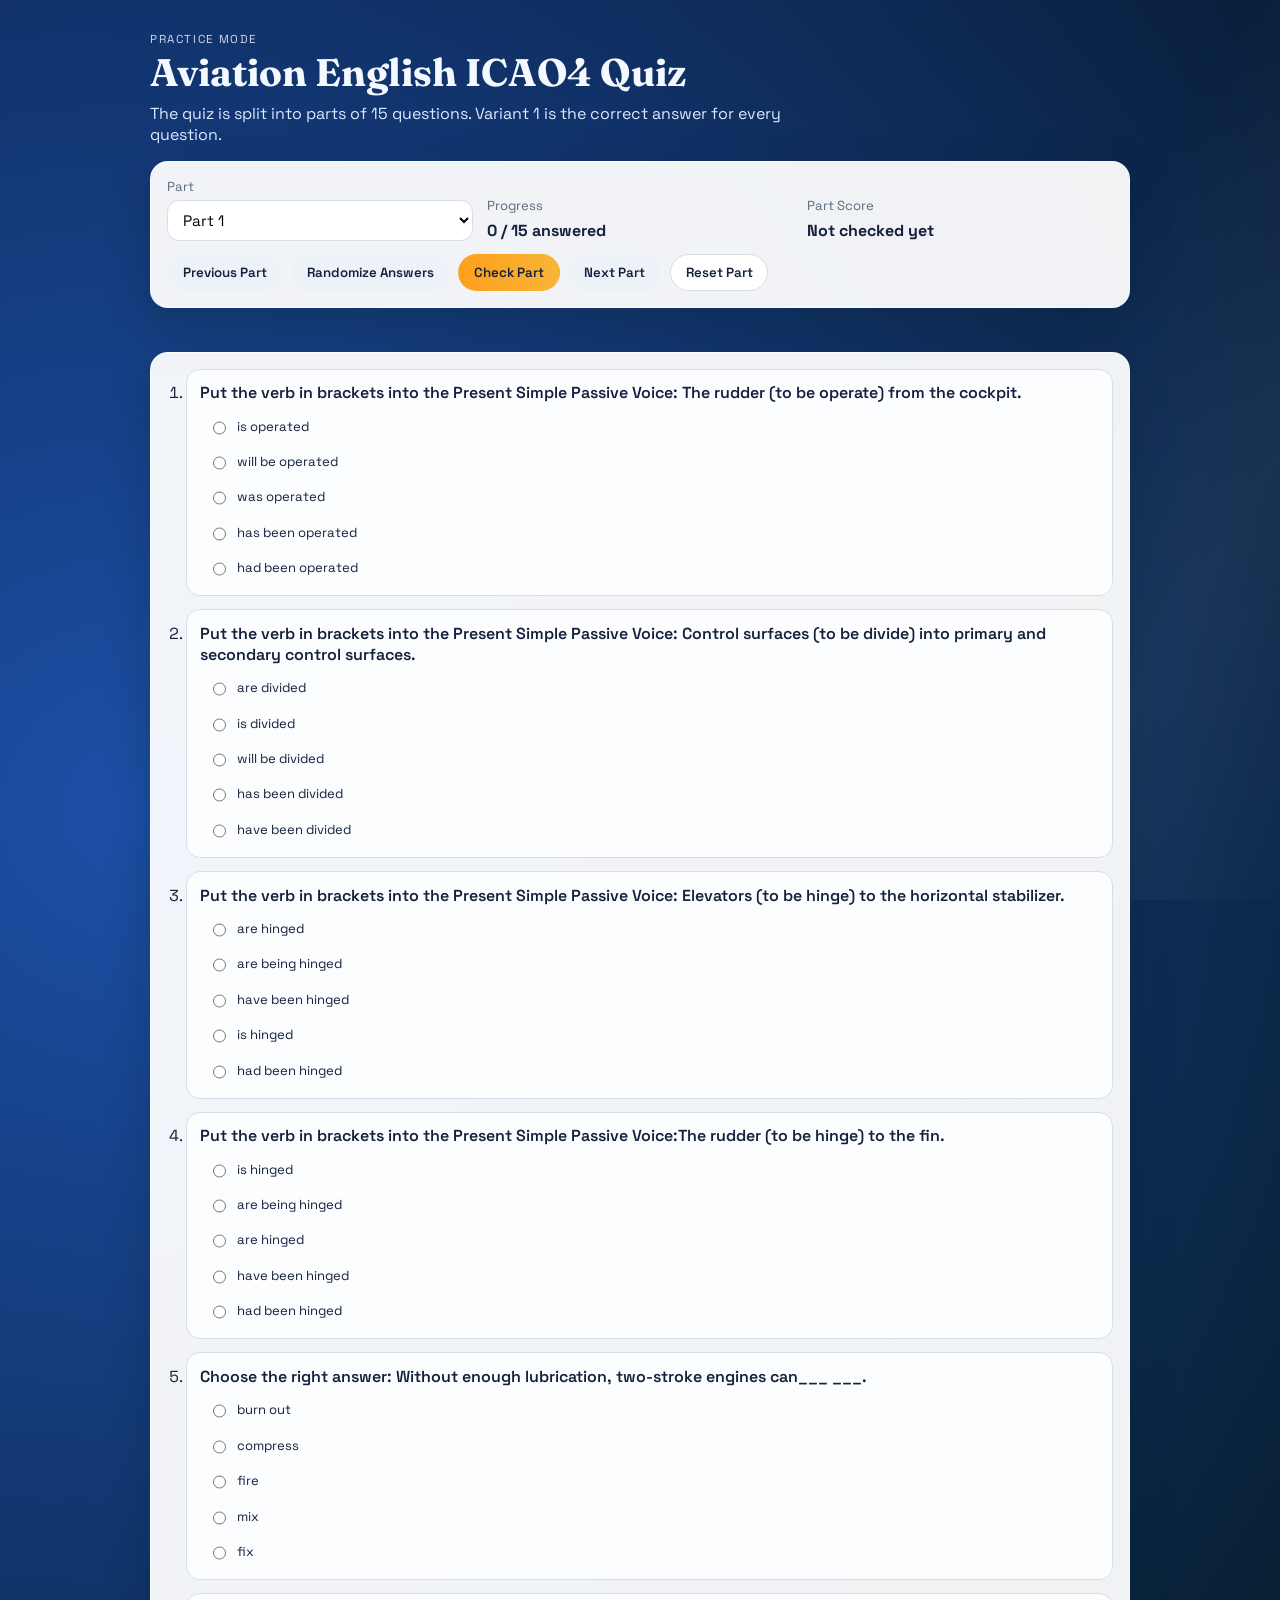
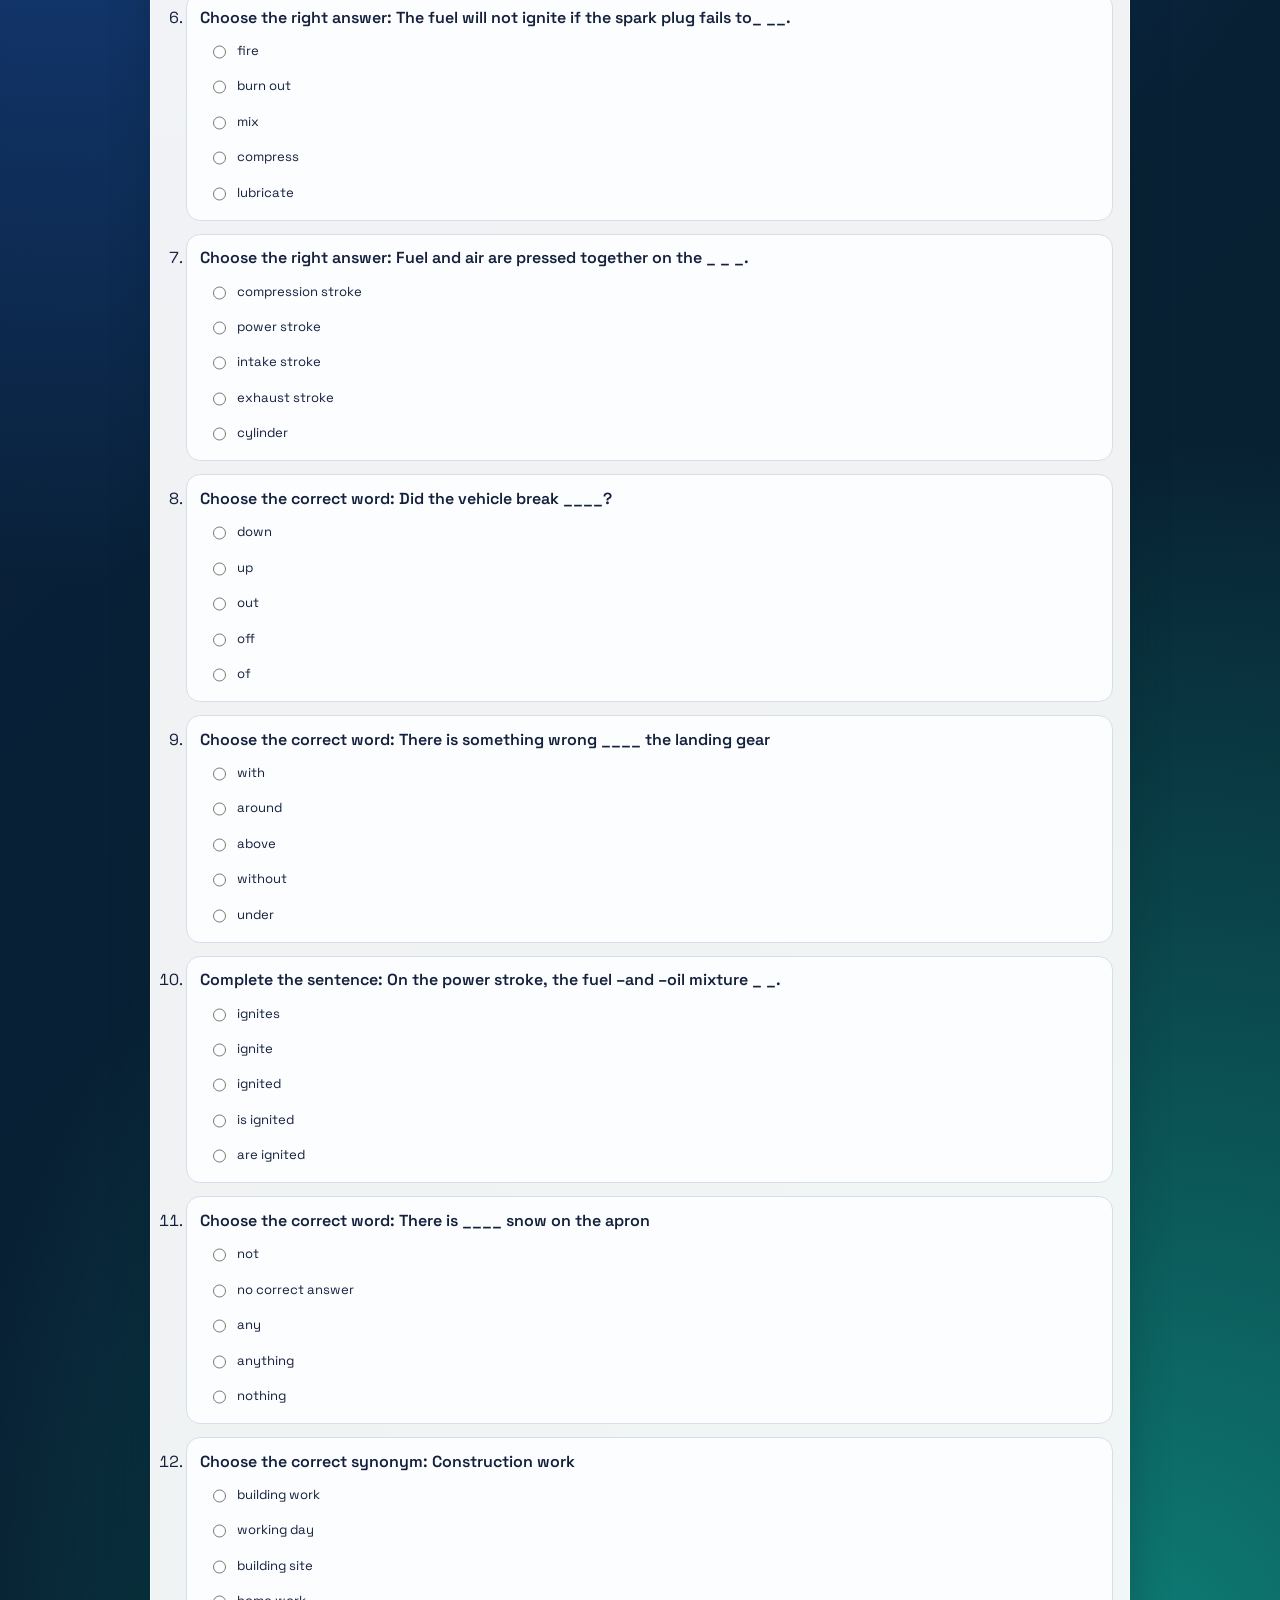
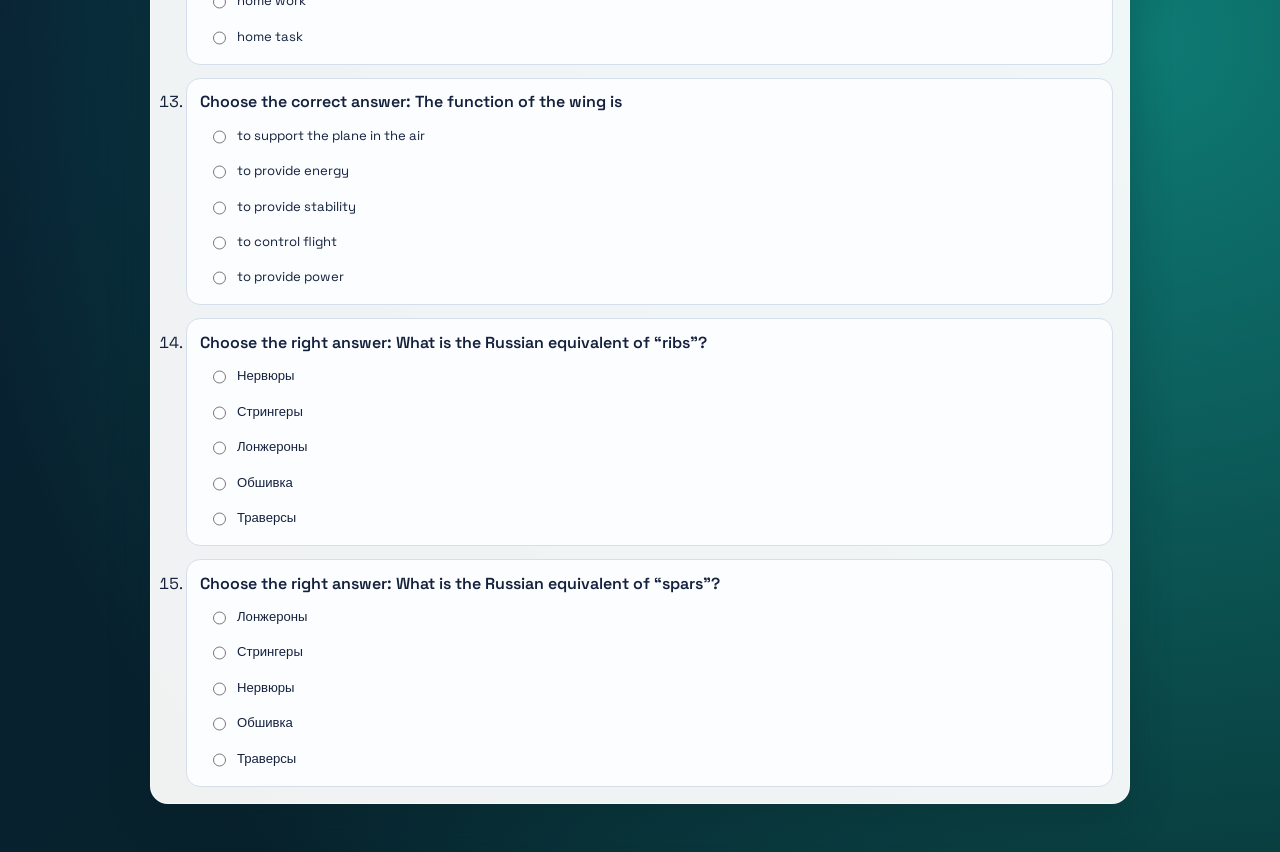
==== index.html @ 61b8b6d1 "Initial commit for GitHub Pages" ====
<!doctype html>
<html lang="en">
<head>
  <meta charset="UTF-8">
  <meta name="viewport" content="width=device-width, initial-scale=1.0">
  <title>Aviation English Quiz Practice</title>
  <link rel="preconnect" href="https://fonts.googleapis.com">
  <link rel="preconnect" href="https://fonts.gstatic.com" crossorigin>
  <link href="https://fonts.googleapis.com/css2?family=Space+Grotesk:wght@400;500;700&family=Fraunces:opsz,wght@9..144,700&display=swap" rel="stylesheet">
  <link rel="stylesheet" href="styles.css">
</head>
<body>
  <div class="background-glow"></div>
  <main class="app-shell">
    <header class="hero">
      <p class="eyebrow">Practice Mode</p>
      <h1>Aviation English ICAO4 Quiz</h1>
      <p class="subtitle">The quiz is split into parts of 15 questions. Variant 1 is the correct answer for every question.</p>
    </header>

    <section class="controls card" aria-label="Quiz controls">
      <div class="control-group">
        <label for="partSelect">Part</label>
        <select id="partSelect"></select>
      </div>
      <div class="control-group">
        <span class="metric-label">Progress</span>
        <strong id="partProgress">0 / 0 answered</strong>
      </div>
      <div class="control-group">
        <span class="metric-label">Part Score</span>
        <strong id="partScore">Not checked yet</strong>
      </div>
      <div class="actions">
        <button id="prevBtn" type="button">Previous Part</button>
        <button id="randomizeBtn" type="button">Randomize Answers</button>
        <button id="checkBtn" type="button" class="primary">Check Part</button>
        <button id="nextBtn" type="button">Next Part</button>
        <button id="resetBtn" type="button" class="ghost">Reset Part</button>
      </div>
    </section>

    <section id="status" class="status" role="status" aria-live="polite"></section>

    <section class="card quiz-panel">
      <ol id="questionList" class="question-list"></ol>
    </section>
  </main>

  <script src="script.js"></script>
</body>
</html>
---- styles.css ----
:root {
  --bg-a: #0a1f44;
  --bg-b: #072227;
  --card: rgba(255, 255, 255, 0.94);
  --ink: #14213d;
  --muted: #5d6a7e;
  --line: #d5deea;
  --good: #1a7f37;
  --bad: #b3261e;
  --accent: #ff9f1c;
  --accent-2: #2ec4b6;
}

* {
  box-sizing: border-box;
}

body {
  margin: 0;
  min-height: 100vh;
  color: var(--ink);
  font-family: "Space Grotesk", sans-serif;
  background: radial-gradient(circle at 10% 20%, #1c4fa6 0%, transparent 40%),
    radial-gradient(circle at 90% 80%, #0e7a73 0%, transparent 35%),
    linear-gradient(135deg, var(--bg-a), var(--bg-b));
}

.background-glow {
  position: fixed;
  inset: 0;
  pointer-events: none;
  background-image: linear-gradient(120deg, transparent 40%, rgba(255, 255, 255, 0.06) 50%, transparent 60%);
  background-size: 200% 100%;
  animation: sweep 14s linear infinite;
}

.app-shell {
  width: min(980px, 94vw);
  margin: 2rem auto 3rem;
  position: relative;
  z-index: 1;
}

.hero {
  margin-bottom: 1rem;
  color: #f4f8ff;
}

.eyebrow {
  margin: 0;
  text-transform: uppercase;
  letter-spacing: 0.14em;
  font-size: 0.72rem;
  opacity: 0.85;
}

h1 {
  margin: 0.3rem 0 0.6rem;
  font-family: "Fraunces", serif;
  font-size: clamp(1.8rem, 3vw, 2.8rem);
  line-height: 1.1;
}

.subtitle {
  margin: 0;
  max-width: 70ch;
  color: #dce8ff;
}

.card {
  background: var(--card);
  border: 1px solid rgba(255, 255, 255, 0.65);
  border-radius: 18px;
  box-shadow: 0 15px 40px rgba(7, 34, 39, 0.28);
}

.controls {
  padding: 1rem;
  display: grid;
  grid-template-columns: repeat(3, minmax(140px, 1fr));
  gap: 0.85rem;
  align-items: end;
}

.control-group {
  display: flex;
  flex-direction: column;
  gap: 0.35rem;
}

label,
.metric-label {
  font-size: 0.82rem;
  color: var(--muted);
}

select,
button {
  font-family: inherit;
}

select {
  padding: 0.55rem 0.7rem;
  border: 1px solid var(--line);
  border-radius: 12px;
  font-size: 0.95rem;
  background: white;
}

.actions {
  grid-column: 1 / -1;
  display: flex;
  flex-wrap: wrap;
  gap: 0.55rem;
}

button {
  border: 1px solid transparent;
  border-radius: 999px;
  padding: 0.56rem 0.92rem;
  font-weight: 600;
  cursor: pointer;
  background: #edf1f8;
  color: var(--ink);
  transition: transform 0.14s ease, box-shadow 0.14s ease;
}

button:hover {
  transform: translateY(-1px);
  box-shadow: 0 8px 16px rgba(20, 33, 61, 0.14);
}

button.primary {
  background: linear-gradient(90deg, var(--accent), #f7b538);
}

button.ghost {
  background: white;
  border-color: var(--line);
}

.status {
  margin: 0.8rem 0;
  min-height: 1.1rem;
  color: #eef5ff;
  font-weight: 500;
}

.quiz-panel {
  padding: 1rem;
}

.question-list {
  margin: 0;
  padding-left: 1.2rem;
  display: grid;
  gap: 0.8rem;
}

.question-item {
  border: 1px solid var(--line);
  border-radius: 14px;
  padding: 0.8rem;
  background: #fcfdff;
  animation: fadeIn 0.25s ease both;
}

.question-text {
  margin: 0 0 0.5rem;
  font-weight: 600;
}

.options {
  list-style: none;
  margin: 0;
  padding: 0;
  display: grid;
  gap: 0.35rem;
}

.options label {
  display: flex;
  gap: 0.5rem;
  padding: 0.4rem 0.5rem;
  border-radius: 10px;
  color: var(--ink);
  cursor: pointer;
}

.options label:hover {
  background: #eef5ff;
}

.question-item.correct {
  border-color: rgba(26, 127, 55, 0.45);
  background: #f3fcf6;
}

.question-item.wrong {
  border-color: rgba(179, 38, 30, 0.42);
  background: #fff6f6;
}

.feedback {
  margin: 0.4rem 0 0;
  font-size: 0.85rem;
}

.feedback.good {
  color: var(--good);
}

.feedback.bad {
  color: var(--bad);
}

@keyframes sweep {
  from { background-position: 180% 0; }
  to { background-position: -40% 0; }
}

@keyframes fadeIn {
  from { opacity: 0; transform: translateY(6px); }
  to { opacity: 1; transform: translateY(0); }
}

@media (max-width: 720px) {
  .controls {
    grid-template-columns: 1fr;
  }

  .actions {
    justify-content: space-between;
  }

  button {
    flex: 1 1 calc(50% - 0.55rem);
  }
}
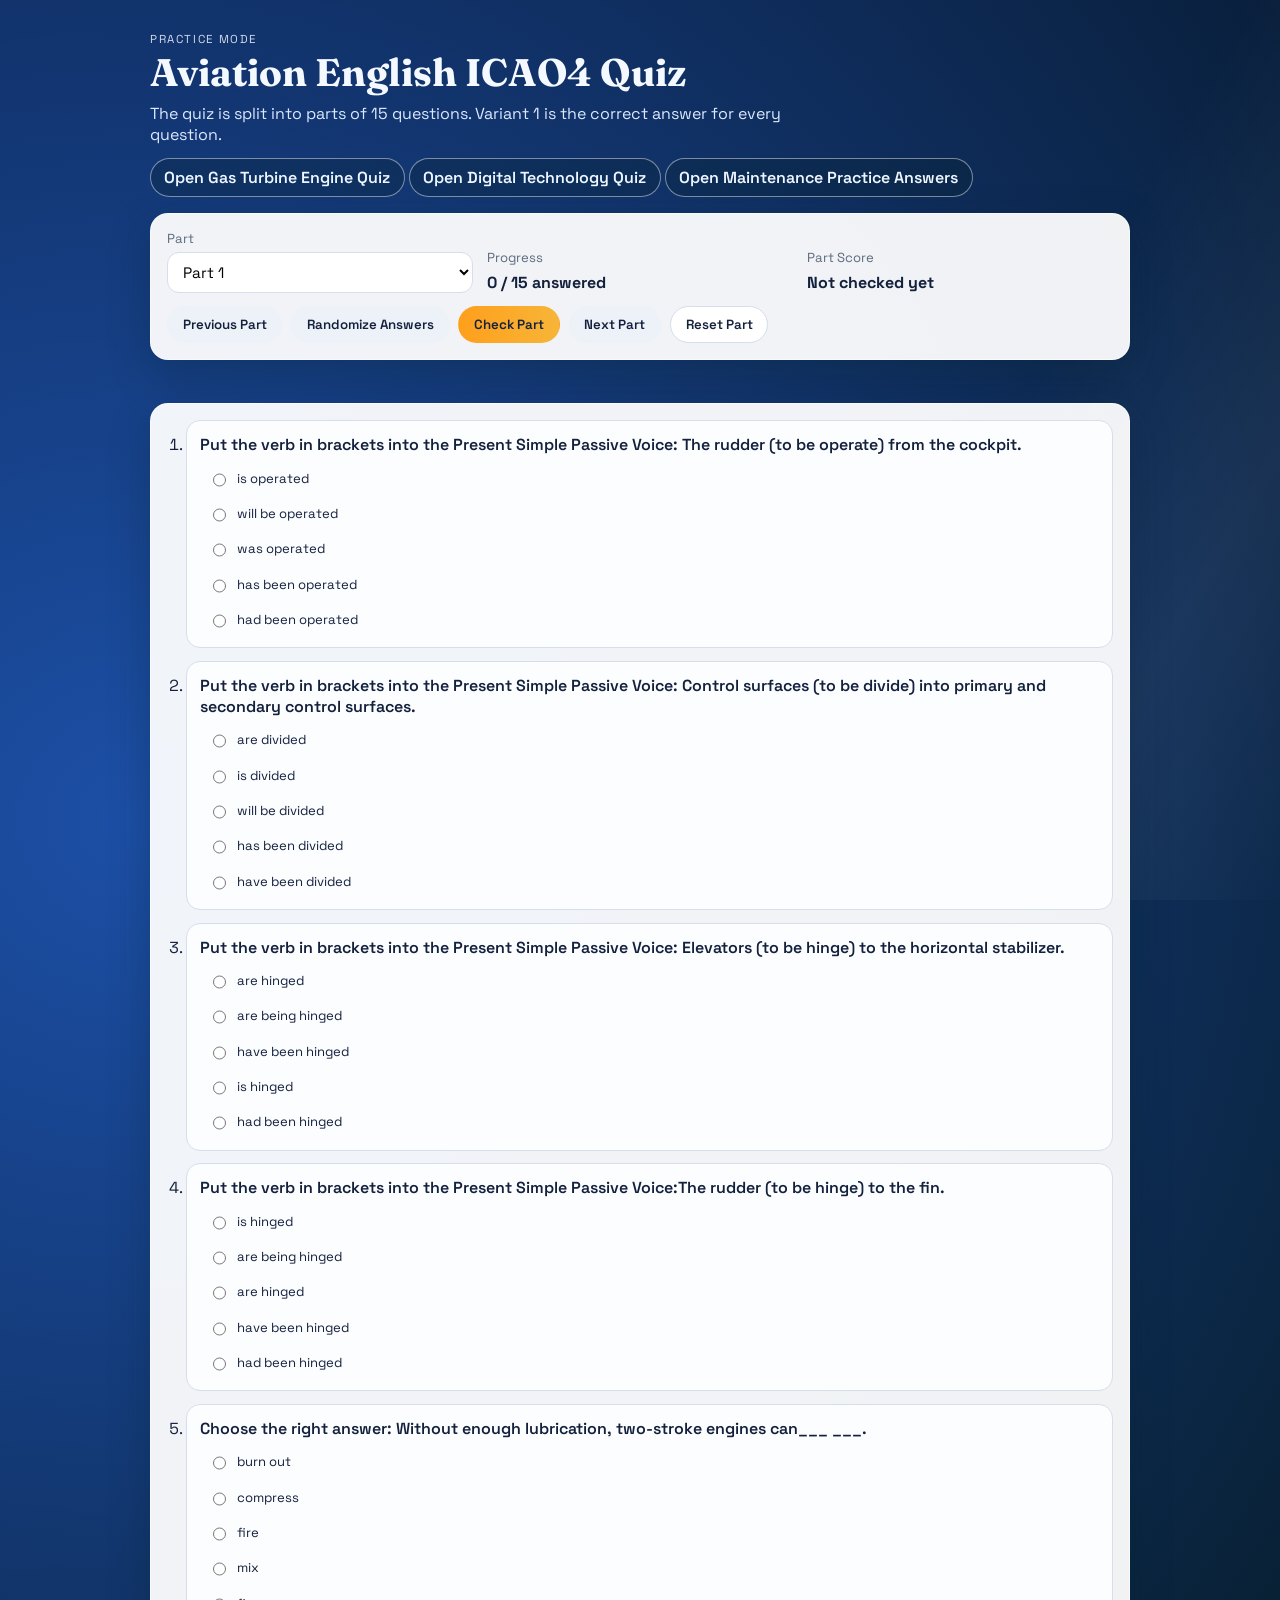
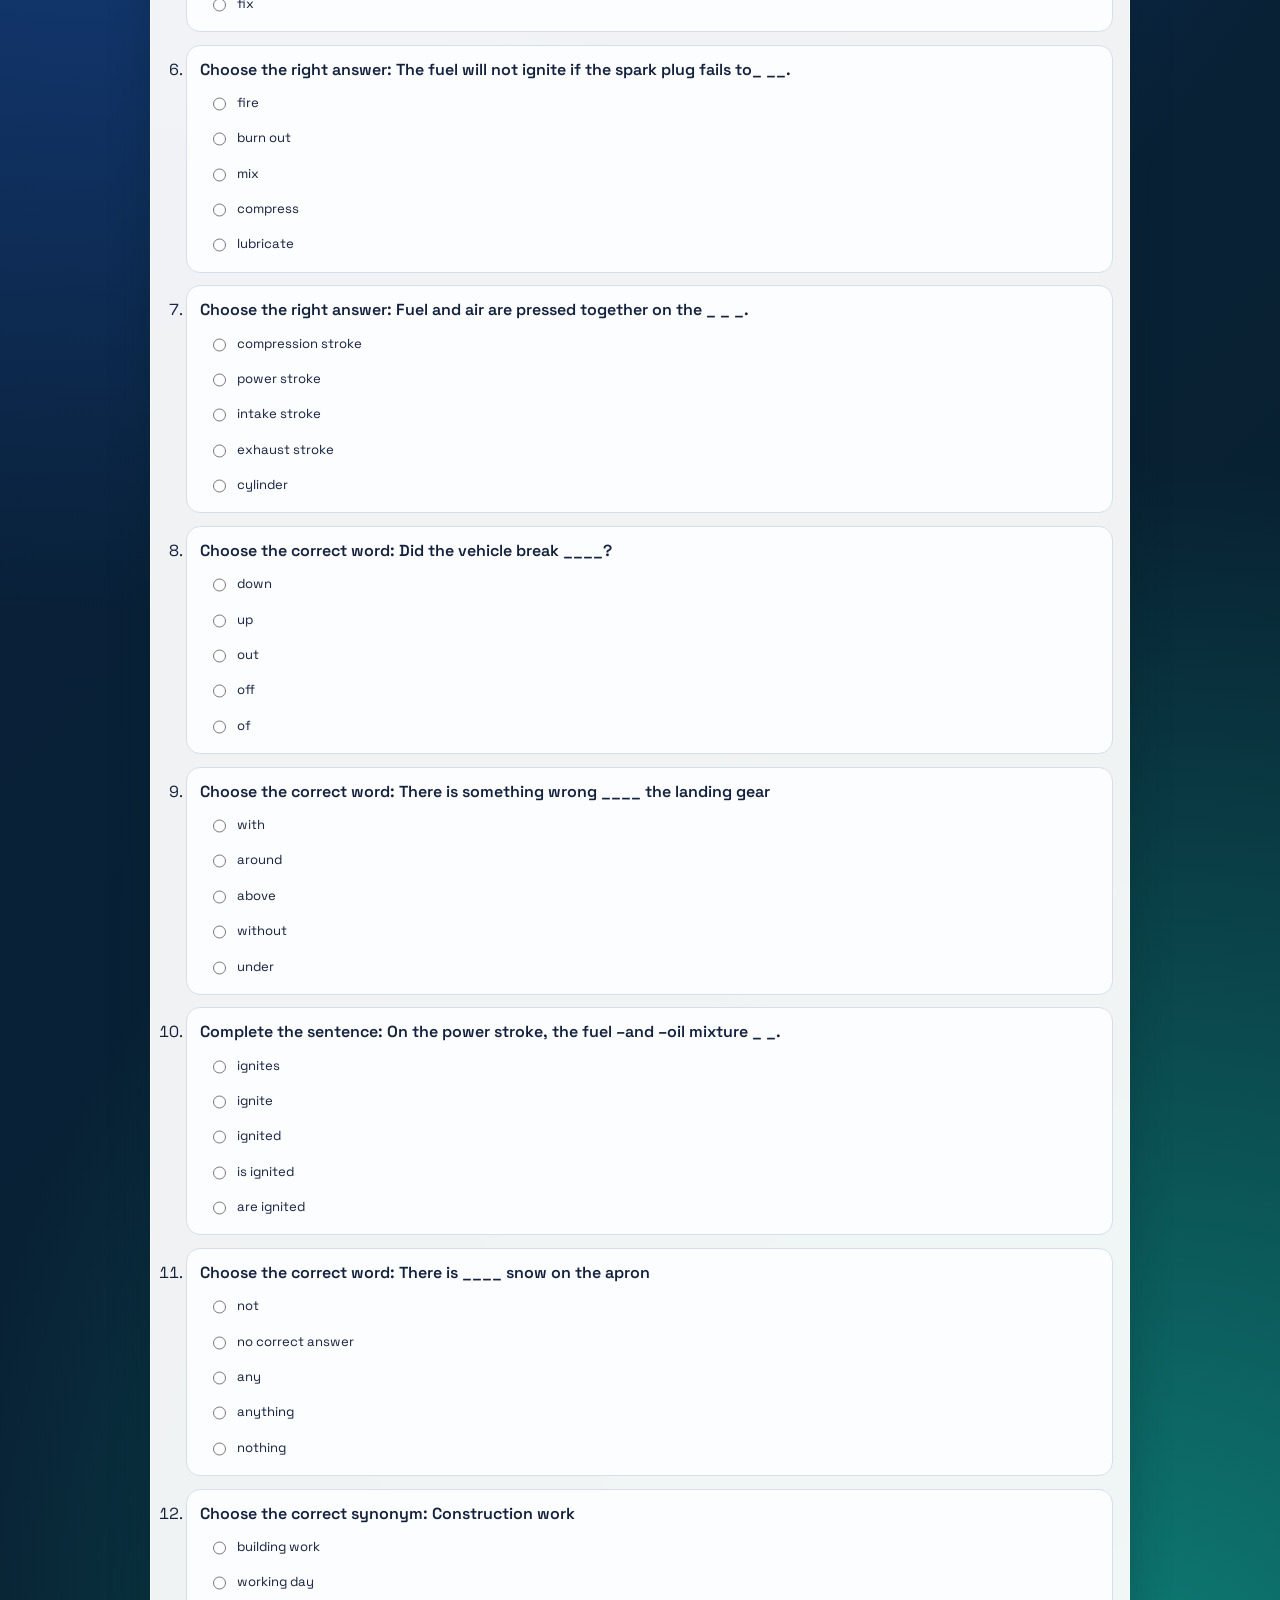
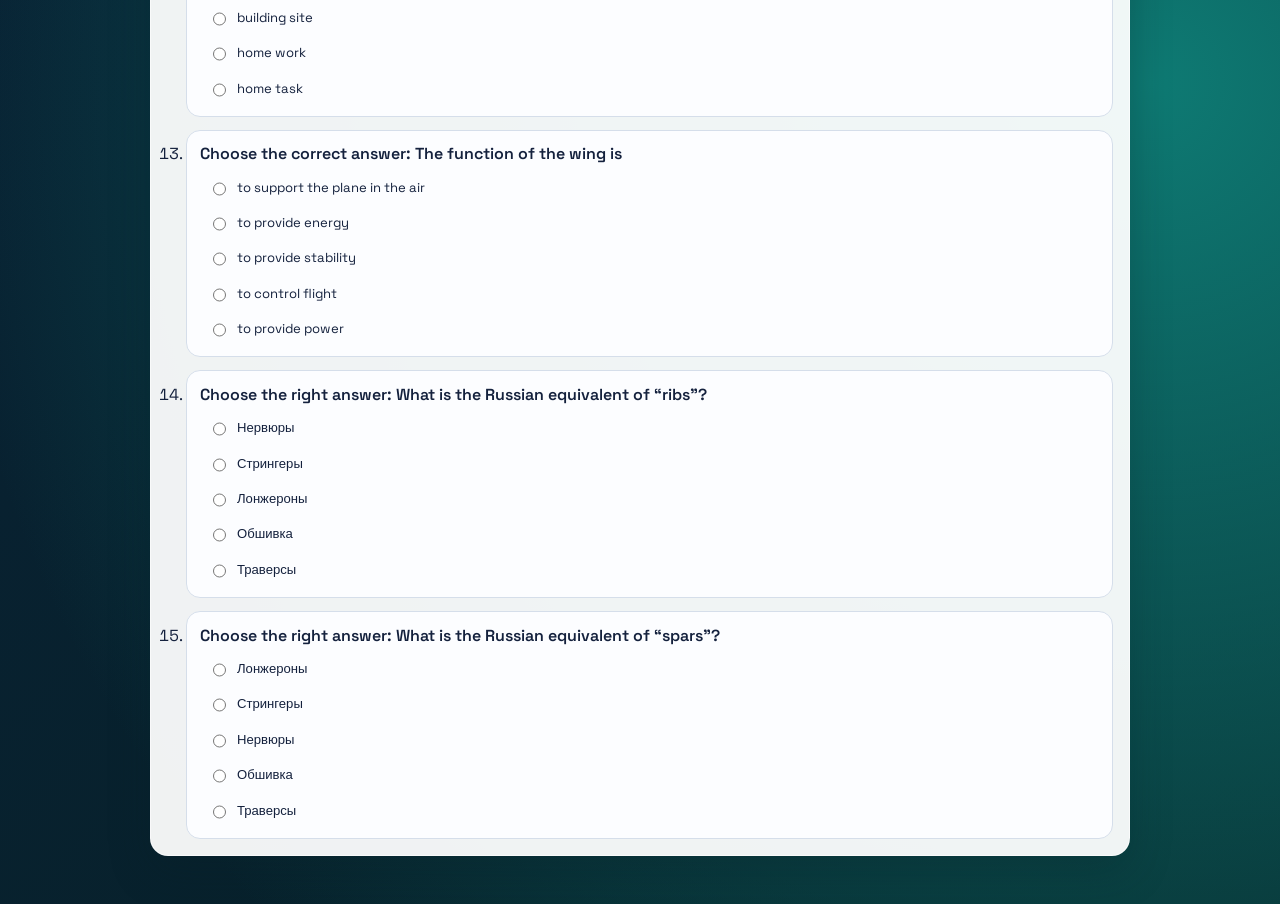
==== commit cff3e558: "Add maintenance practice answer deck" ====
--- a/index.html
+++ b/index.html
@@ -16,6 +16,11 @@
       <p class="eyebrow">Practice Mode</p>
       <h1>Aviation English ICAO4 Quiz</h1>
       <p class="subtitle">The quiz is split into parts of 15 questions. Variant 1 is the correct answer for every question.</p>
+      <p class="quick-links">
+        <a class="topic-link" href="gas-turbine.html">Open Gas Turbine Engine Quiz</a>
+        <a class="topic-link" href="digital-technology.html">Open Digital Technology Quiz</a>
+        <a class="topic-link" href="maintenance-practice.html">Open Maintenance Practice Answers</a>
+      </p>
     </header>
 
     <section class="controls card" aria-label="Quiz controls">
--- a/styles.css
+++ b/styles.css
@@ -67,6 +67,27 @@
   color: #dce8ff;
 }
 
+.quick-links {
+  margin: 0.85rem 0 0;
+}
+
+.topic-link {
+  display: inline-block;
+  padding: 0.48rem 0.84rem;
+  border-radius: 999px;
+  border: 1px solid rgba(255, 255, 255, 0.45);
+  color: #eef6ff;
+  text-decoration: none;
+  font-weight: 600;
+  background: rgba(7, 34, 39, 0.26);
+  transition: transform 0.14s ease, background 0.14s ease;
+}
+
+.topic-link:hover {
+  transform: translateY(-1px);
+  background: rgba(7, 34, 39, 0.42);
+}
+
 .card {
   background: var(--card);
   border: 1px solid rgba(255, 255, 255, 0.65);
@@ -150,6 +171,47 @@
   padding: 1rem;
 }
 
+.study-card {
+  padding: 1.2rem;
+}
+
+.study-meta {
+  display: flex;
+  justify-content: space-between;
+  gap: 1rem;
+  align-items: center;
+  margin-bottom: 0.9rem;
+  color: var(--muted);
+  font-size: 0.9rem;
+}
+
+.study-topic {
+  display: inline-block;
+  padding: 0.3rem 0.6rem;
+  border-radius: 999px;
+  background: rgba(46, 196, 182, 0.12);
+  color: #0d5e57;
+  font-weight: 700;
+}
+
+.study-question {
+  margin: 0 0 0.9rem;
+  font-family: "Fraunces", serif;
+  font-size: clamp(1.25rem, 2.2vw, 1.7rem);
+  line-height: 1.25;
+}
+
+.study-answer {
+  margin: 0;
+  color: var(--ink);
+  line-height: 1.7;
+  font-size: 1rem;
+}
+
+.study-answer strong {
+  color: #0d5e57;
+}
+
 .question-list {
   margin: 0;
   padding-left: 1.2rem;
